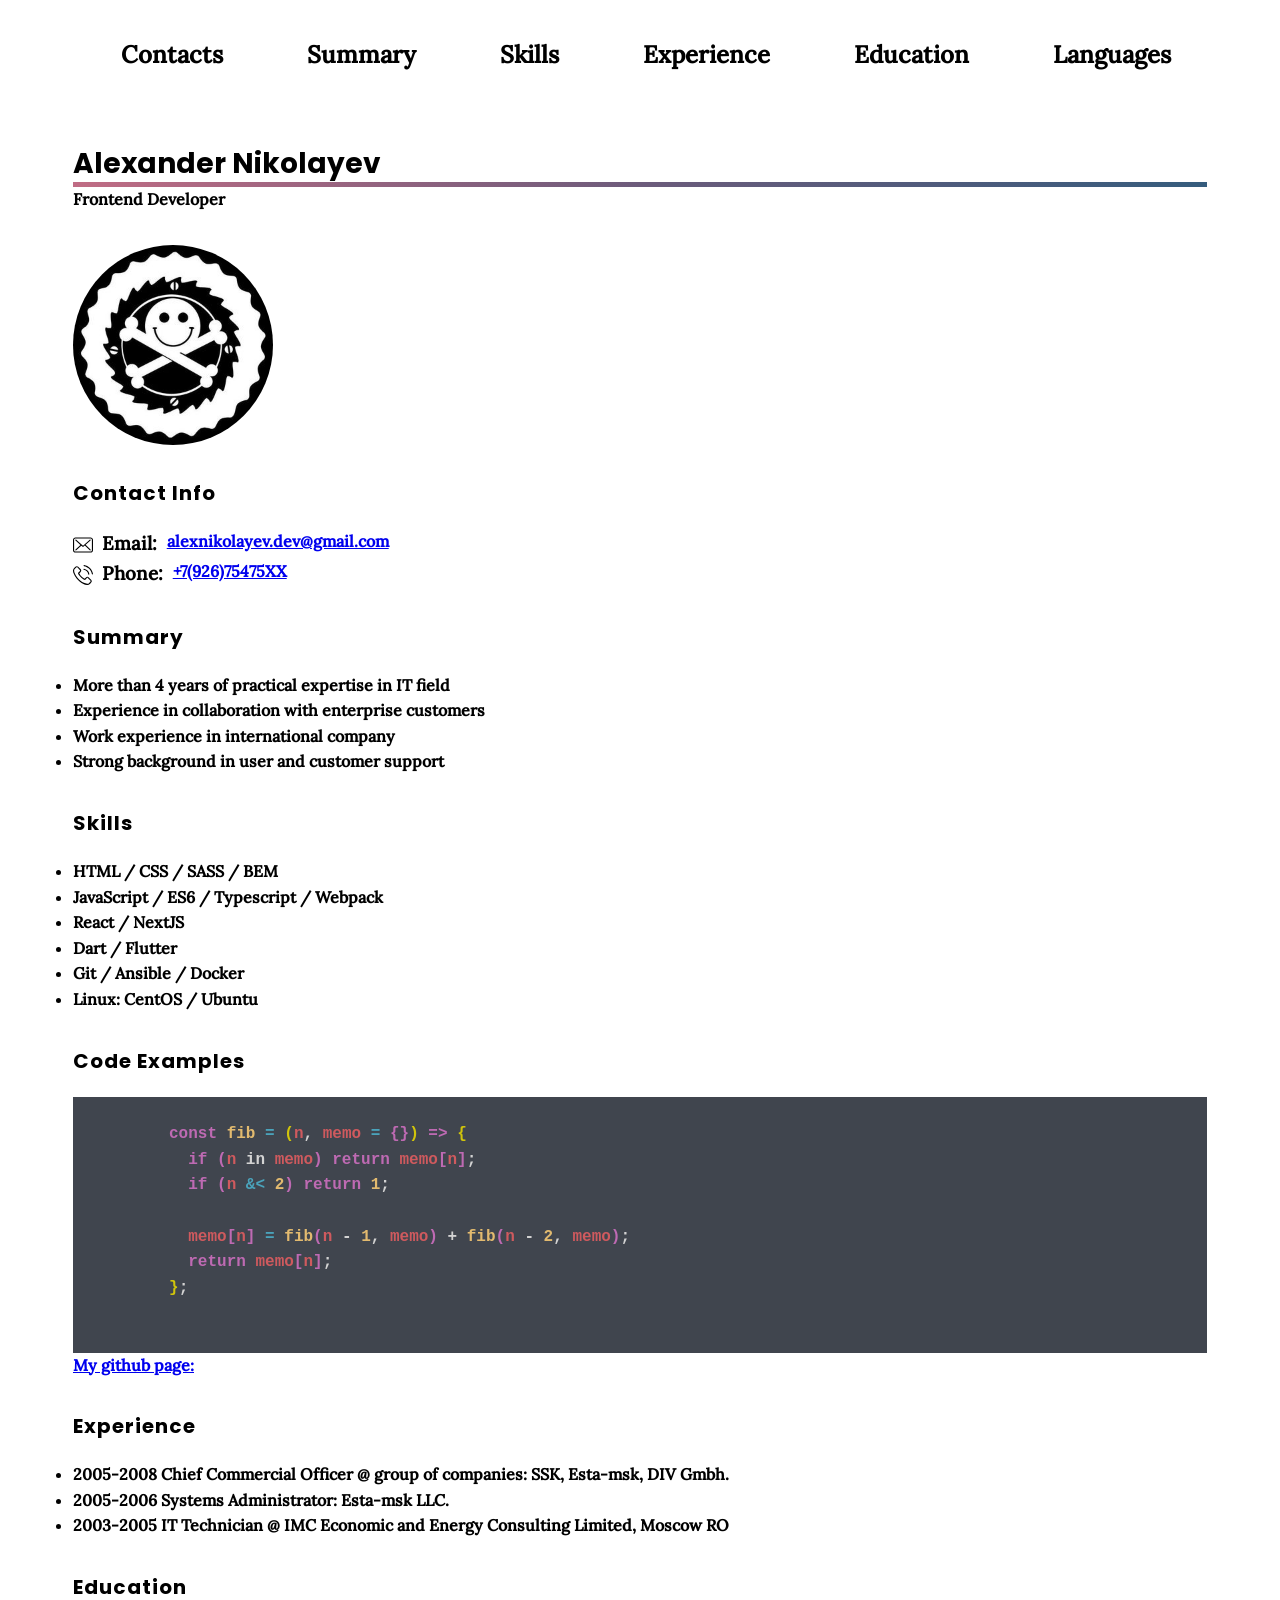
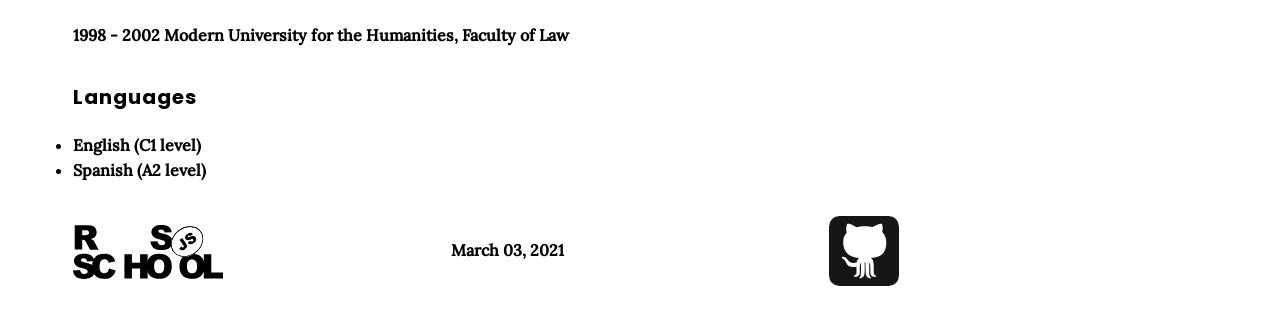
==== index.html @ 4443631e "feat: deploy" ====
<!DOCTYPE html>
<html lang="en">
  <head>
    <meta charset="UTF-8">
    <meta name="viewport" content="width=device-width, initial-scale=1.0">
    <meta name="robots" content="noindex, nofollow">
    <link rel="stylesheet" href="style.css">
    <title>CV - Alexander Nikolayev</title>
  </head>
  <body>
    <main>
      <header class="header__nav">
        <nav class="nav">
          <ul class="nav__list">
            <li class="nav__item nav__item--contacts">
              <a class="nav__link" href="#contacts">Contacts</a>
            </li>
            <li class="nav__item nav__item--summary">
              <a class="nav__link" href="#summary">Summary</a>
            </li>
            <li class="nav__item nav__item--skills">
              <a class="nav__link" href="#skills">Skills</a>
            </li>
            <li class="nav__item nav__item--experience">
              <a class="nav__link" href="#experience">Experience</a>
            </li>
            <li class="nav__item nav__item--education">
              <a class="nav__link" href="#education">Education</a>
            </li>
            <li class="nav__item nav__item--languages">
              <a class="nav__link" href="#languages">Languages</a>
            </li>
          </ul>
        </nav>
        <button class="burger" type="button" aria-label="menu">
          <span class="burger__bar"></span>
        </button>
      </header>
      <header class="header">
        <h1 class="header__name h1">Alexander Nikolayev</h1>
        <span class="header__title">Frontend Developer</span>
        <div class="img__box">
          <img
            class="img"
            width="200"
            height="200"
            src="./assets/images/ava_300w.jpg"
            alt="My avatar">
        </div>
        <section id="contacts" class="contacts">
          <h2 class="contacts__title h2">Contact Info</h2>
          <ul class="contacts__list">
            <li class="contacts__item">
              <h3 class="contacts__type contacts__type--email">Email:</h3>
              <a class="contacts__email" href="alexnikolayev.dev@gmail.com">alexnikolayev.dev@gmail.com</a></li>
            <li class="contacts__item">
              <h3 class="contacts__type contacts__type--phone">Phone:</h3>
              <a class="contacts__phone" href="tel:+792675475XX" rel="nofollow">
                +7(926)75475XX
              </a>
            </li>
          </ul>
        </section>
      </header>
      <section id="summary" class="summary">
        <h2 class="summary__title h2">Summary</h2>
        <ul>
          <li>More than 4 years of practical expertise in IT field</li>
          <li>Experience in collaboration with enterprise customers</li>
          <li>Work experience in international company</li>
          <li>Strong background in user and customer support</li>
        </ul>
      </section>
      <section id="skills" class="skills">
        <h2 class="skills__title h2">Skills</h2>
        <ul class="skills__list">
          <li class="skills__skill">HTML / CSS / SASS / BEM</li>
          <li class="skills__skill">JavaScript / ES6 / Typescript / Webpack</li>
          <li class="skills__skill">React / NextJS</li>
          <li class="skills__skill">Dart / Flutter</li>
          <li class="skills__skill">Git / Ansible / Docker</li>
          <li class="skills__skill">Linux: CentOS / Ubuntu</li>
        </ul>
      </section>
      <section id="code" class="code">
        <h2 class="code__title h2">Code Examples</h2>
        <pre class="code__example">
          <code>
          <span class="code__purple">const</span> <span class="code__yellow1">fib</span> <span class="code__blue">=</span> <span class="code__yellow2">(</span><span class="code__red">n</span>, <span class="code__red">memo</span> <span class="code__blue">=</span> <span class="code__purple">{}</span><span class="code__yellow2">)</span> <span class="code__purple">=></span> <span class="code__yellow2">{</span>
            <span class="code__purple">if (</span><span class="code__red">n</span> in <span class="code__red">memo</span><span class="code__purple">)</span> <span class="code__purple">return</span> <span class="code__red">memo</span><span class="code__purple"></span><span class="code__purple">[</span><span class="code__red">n</span><span class="code__purple"></span><span class="code__purple">]</span>;
            <span class="code__purple">if (</span><span class="code__red">n</span> <span class="code__blue">&amp;&lt;</span> <span class="code__yellow1">2</span><span class="code__purple">)</span> <span class="code__purple">return</span> <span class="code__yellow1">1</span>;
            
            <span class="code__red">memo</span><span class="code__purple">[</span><span class="code__red">n</span><span class="code__purple">]</span> <span class="code__blue">=</span> <span class="code__yellow1">fib</span><span class="code__purple">(</span><span class="code__red">n</span> - <span class="code__yellow1">1</span>, <span class="code__red">memo</span><span class="code__purple">)</span> + <span class="code__yellow1">fib</span><span class="code__purple">(</span><span class="code__red">n</span> - <span class="code__yellow1">2</span>, <span class="code__red">memo</span><span class="code__purple">)</span>;
            <span class="code__purple">return</span> <span class="code__red">memo</span><span class="code__purple">[</span><span class="code__red">n</span><span class="code__purple">]</span>;
          <span class="code__yellow2">}</span>;
          </code>
        </pre>
        <a class="code__link" href="https://github.com/alexnk-dev">
          My github page:
        </a>
      </section>
      <section id="experience" class="experience">
        <h2 class="experience__title h2">Experience</h2>
        <ul class="experience__list">
          <li class="experience__job">
            2005-2008 Chief Commercial Officer @ group of companies: SSK,
            Esta-msk, DIV Gmbh.
          </li>
          <li class="experience__job">
            2005-2006 Systems Administrator: Esta-msk LLC.
          </li>
          <li class="experience__job">
            2003-2005 IT Technician @ IMC Economic and Energy Consulting Limited,
            Moscow RO
          </li>
        </ul>
      </section>
      <section id="education" class="education">
        <h2 class="education__title h2">Education</h2>
        <p class="education__info">
          1998 - 2002 Modern University for the Humanities, Faculty of Law
        </p>
      </section>

      <section id="languages" class="languages">
        <h2 class="languages__title h2">Languages</h2>
        <ul class="languages__list">
          <li class="languages__language">English (C1 level)</li>
          <li class="languages__language">Spanish (A2 level)</li>
        </ul>
      </section>
      <footer class="footer">
        <div class="footer__el">
          <a href="https://rs.school/js/" rel="nofollow" aria-label="rsschool">
            <img
              width="150"
              height="70"
              src="./assets/icons/rs_school_js.svg"
            alt="rsschool logo">
          </a>
        </div>
        <div class="footer__el">
          <time datetime="2021-10-03">March 03, 2021</time>
        </div>
        <div class="footer__el">
          <a href="https://github.com/alexnk-dev/" rel="nofollow" aria-label="my github page">
            <img
              width="70"
              height="70"
              src="./assets/icons/github-tile.svg"
              alt="github logo in tile">
          </a>
        </div>
      </footer>
    </main>
    <script>
      const navToggle = document.querySelector(".burger");
      const nav = document.querySelector(".nav");
      const navList = document.querySelector(".nav__list");

      navToggle.addEventListener("click", () => {
        document.body.classList.toggle("nav--open");
        nav.classList.toggle("nav--open");
      });
      navList.addEventListener("click", () => {
        nav.classList.remove("nav--open");
      });
    </script>
  </body>
</html>
---- style.css ----
@font-face {
  font-family: "Poppins";
  src: local(Poppins-Bold),
    url(./assets/fonts/Poppins/Poppins-Bold.ttf) format("truetype");
  font-weight: bold;
  font-style: normal;
  font-stretch: normal;
}

@font-face {
  font-family: "Lora";
  src: local(Lora-Regular),
    url(./assets/fonts/Lora/Lora-Regular.ttf) format("truetype");
  font-weight: normal;
  font-style: normal;
  font-stretch: normal;
}

@font-face {
  font-family: "Lora";
  src: local(Lora-Regular),
    url(./assets/fonts/Lora/Lora-Medium.ttf) format("truetype");
  font-weight: bolder;
  font-style: normal;
  font-stretch: normal;
}

*,
*::before,
*::after {
  box-sizing: border-box;
  margin: 0;
  padding: 0;
}

html {
  scroll-behavior: smooth;
}

img {
  display: block;
  max-width: 100%;
}

body {
  font-family: "Lora";
  font-weight: bolder;
  font-size: 1rem;
  line-height: 1.6;
  overflow-x: hidden;
}

.h1,
.h2,
.h3 {
  font-family: "Poppins";
  font-weight: bold;
}

.h1 {
  font-size: 1.75rem;
  /* font-size: 2.5rem; */
}

.h2,
.h3 {
  font-size: 1.25rem;
  margin-bottom: 1em;
  letter-spacing: 0.05em;
}

.header__title {
  /* font-size: 1.25rem; */
  font-size: 1rem;
  margin-bottom: 2em;
}

body {
  display: grid;
  grid-template-rows: auto 1fr auto;
}

main {
  max-width: 90%;
  min-height: 100vh;
  margin: 0 auto;
}

header,
section,
footer {
  margin-bottom: 2rem;
}

.header__nav {
  display: flex;
  /* flex-direction: column; */
  justify-content: start;
  align-items: center;
}

.img__box {
  width: 50%;
  order: 1;
}
.img {
  /* opacity: 0.6; */
  margin: 0 0 2em 0;
  border-radius: 50%;
}

/* navigation */
.nav {
  /* visibility: hidden; */
  display: none;
  /* transform: translateX(5000px); */
  order: 2;
}

.nav--open {
  display: flex;
  flex-direction: column;
  position: absolute;
  justify-content: center;
  align-items: center;
  top: 0;
  left: 0;
  width: 100%;
  height: 100%;
  /* background: linear-gradient(to left, #355c7d, #6c5b7b, #c06c84);
  opacity: 0.5; */
  /* background: cadetblue; */
  background: white;
  z-index: 10;
  /* z-index: 100; */
  /* transform: translateX(-5000px); */
}

.nav__item {
  font-size: 1.5rem;
  list-style-type: none;
  margin: 1.5em;
}

.nav__item:hover {
}

.nav__link {
  color: black;
  text-decoration: none;
}

.nav__item:hover .nav__link {
  text-decoration: underline;
}

.burger {
  position: relative;
  display: flex;
  /* top: 2em; */
  /* right: 600px; */
  /* transform: translateX(100%); */
  cursor: pointer;
  border: none;
  width: 40px;
  height: 40px;
  justify-content: center;
  align-items: center;
  cursor: pointer;
  transition: all 0.5s ease-in-out;
  order: 3;
  margin-left: auto;
  background: transparent;
  z-index: 11;
  /* z-index: 1000; */
  /* justify-content: center;
  align-items: center;
  width: 80px;
  height: 80px;
  cursor: pointer;
  transition: all 0.5s ease-in-out;
  z-index: 1000; */
}
.burger__bar {
  display: block;
  position: relative;
}

.burger__bar,
.burger__bar::before,
.burger__bar::after {
  width: 2.5em;
  height: 2px;
  background: black;
  transition: transform 250ms ease-in-out;
}

.burger__bar::before,
.burger__bar::after {
  content: "";
  position: absolute;
  left: 0;
}

.burger__bar::before {
  bottom: 10px;
}

.burger__bar::after {
  top: 10px;
}

/* .header__name::after {
  content: "";
  position: absolute;
  height: 3px;
  width: 100%;
  bottom: 0%;
  left: 0;
  background-color: purple;
} */
.header__name {
  position: relative;
}

.header__title {
  display: block;
  position: relative;
}

.header__title::after {
  content: "";
  position: absolute;
  height: 5px;
  width: 100%;
  bottom: 100%;
  right: 0%;
  background: linear-gradient(to left, #355c7d, #6c5b7b, #c06c84);
}

.code__example {
  background: #40454e;
  color: lightgray;
  overflow-x: scroll;
}

.code__purple {
  color: #be6ab3;
}
.code__yellow1 {
  color: #e2ba6f;
}
.code__yellow2 {
  color: #d0c40b;
}
.code__blue {
  color: #4aa3bb;
}
.code__red {
  color: #cf5a5e;
}
.contacts__list {
  list-style-type: none;
}

.contacts__item {
  display: flex;
  align-self: center;
}

.contacts__type--email,
.contacts__type--phone {
  display: flex;
  margin-right: 0.5em;
}
.contacts__type--email::before,
.contacts__type--phone::before {
  width: 20px;
  height: 20px;
  display: inline-block;
  align-self: center;
  margin-right: 0.5em;
}

.contacts__type--email::before {
  content: url(./assets/icons/envelope.svg);
}

.contacts__type--phone::before {
  content: url(./assets/icons/phone-call.svg);
}

.footer {
  display: grid;
  justify-content: center;
  align-items: center;
  grid-template-columns: 1fr 1fr 1fr;
}

@media screen and (min-width: 768px) {
  .header__picture {
    flex-direction: column;
    align-items: flex-start;
    justify-content: space-between;
  }

  .nav {
    order: 2;
  }

  .img__box {
    order: 3;
    width: 35%;
  }

  .nav {
    display: flex;
  }

  .nav__list {
    display: flex;
    flex-direction: row;
  }

  .nav__item {
    margin-left: 2em;
  }

  .burger {
    display: none;
  }
}
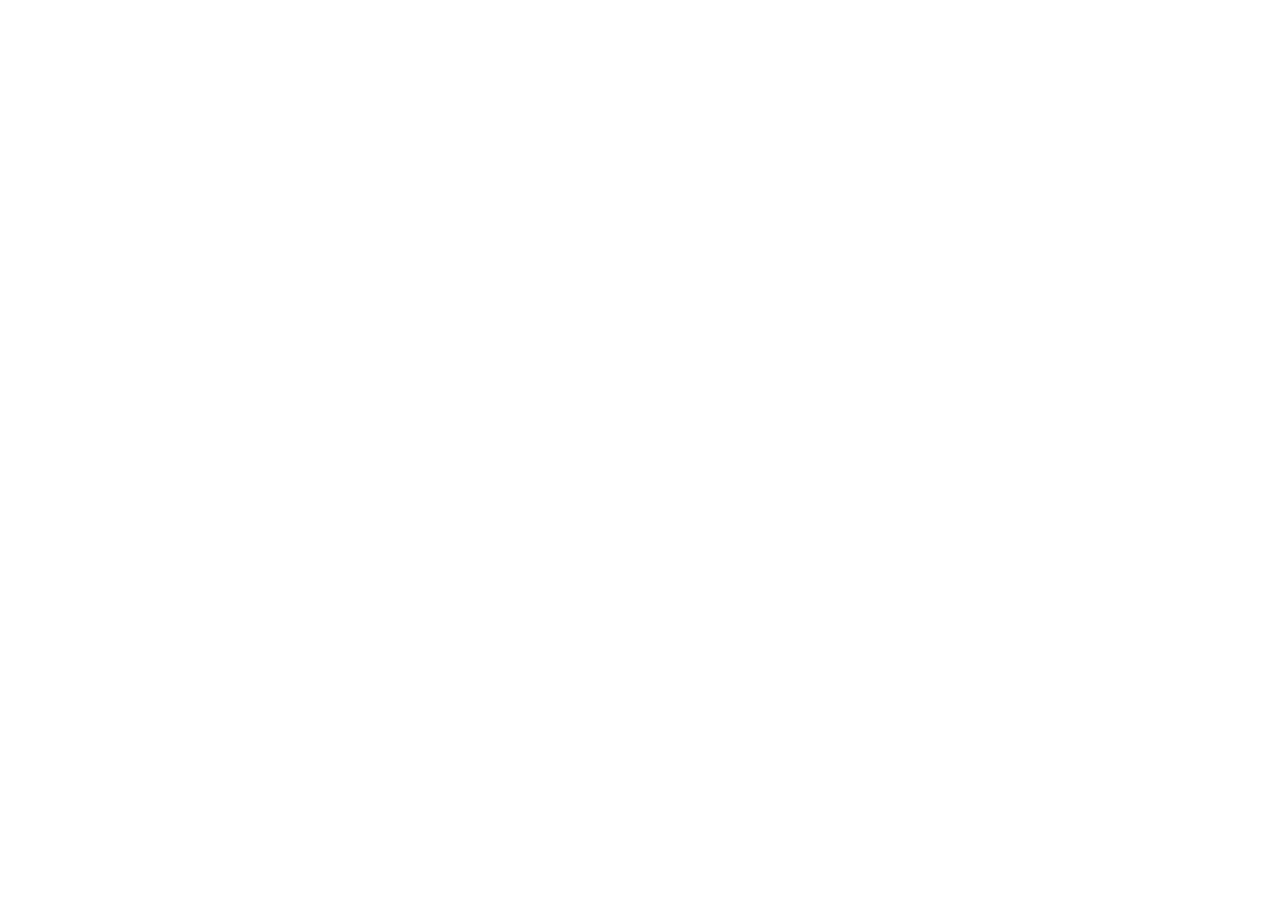
==== commit 401ec050: "init: start HTML, CSS & Git Basics project" ====
--- a/index.html
+++ b/index.html
@@ -9,162 +9,8 @@
   </head>
   <body>
     <main>
-      <header class="header__nav">
-        <nav class="nav">
-          <ul class="nav__list">
-            <li class="nav__item nav__item--contacts">
-              <a class="nav__link" href="#contacts">Contacts</a>
-            </li>
-            <li class="nav__item nav__item--summary">
-              <a class="nav__link" href="#summary">Summary</a>
-            </li>
-            <li class="nav__item nav__item--skills">
-              <a class="nav__link" href="#skills">Skills</a>
-            </li>
-            <li class="nav__item nav__item--experience">
-              <a class="nav__link" href="#experience">Experience</a>
-            </li>
-            <li class="nav__item nav__item--education">
-              <a class="nav__link" href="#education">Education</a>
-            </li>
-            <li class="nav__item nav__item--languages">
-              <a class="nav__link" href="#languages">Languages</a>
-            </li>
-          </ul>
-        </nav>
-        <button class="burger" type="button" aria-label="menu">
-          <span class="burger__bar"></span>
-        </button>
-      </header>
-      <header class="header">
-        <h1 class="header__name h1">Alexander Nikolayev</h1>
-        <span class="header__title">Frontend Developer</span>
-        <div class="img__box">
-          <img
-            class="img"
-            width="200"
-            height="200"
-            src="./assets/images/ava_300w.jpg"
-            alt="My avatar">
-        </div>
-        <section id="contacts" class="contacts">
-          <h2 class="contacts__title h2">Contact Info</h2>
-          <ul class="contacts__list">
-            <li class="contacts__item">
-              <h3 class="contacts__type contacts__type--email">Email:</h3>
-              <a class="contacts__email" href="alexnikolayev.dev@gmail.com">alexnikolayev.dev@gmail.com</a></li>
-            <li class="contacts__item">
-              <h3 class="contacts__type contacts__type--phone">Phone:</h3>
-              <a class="contacts__phone" href="tel:+792675475XX" rel="nofollow">
-                +7(926)75475XX
-              </a>
-            </li>
-          </ul>
-        </section>
-      </header>
-      <section id="summary" class="summary">
-        <h2 class="summary__title h2">Summary</h2>
-        <ul>
-          <li>More than 4 years of practical expertise in IT field</li>
-          <li>Experience in collaboration with enterprise customers</li>
-          <li>Work experience in international company</li>
-          <li>Strong background in user and customer support</li>
-        </ul>
-      </section>
-      <section id="skills" class="skills">
-        <h2 class="skills__title h2">Skills</h2>
-        <ul class="skills__list">
-          <li class="skills__skill">HTML / CSS / SASS / BEM</li>
-          <li class="skills__skill">JavaScript / ES6 / Typescript / Webpack</li>
-          <li class="skills__skill">React / NextJS</li>
-          <li class="skills__skill">Dart / Flutter</li>
-          <li class="skills__skill">Git / Ansible / Docker</li>
-          <li class="skills__skill">Linux: CentOS / Ubuntu</li>
-        </ul>
-      </section>
-      <section id="code" class="code">
-        <h2 class="code__title h2">Code Examples</h2>
-        <pre class="code__example">
-          <code>
-          <span class="code__purple">const</span> <span class="code__yellow1">fib</span> <span class="code__blue">=</span> <span class="code__yellow2">(</span><span class="code__red">n</span>, <span class="code__red">memo</span> <span class="code__blue">=</span> <span class="code__purple">{}</span><span class="code__yellow2">)</span> <span class="code__purple">=></span> <span class="code__yellow2">{</span>
-            <span class="code__purple">if (</span><span class="code__red">n</span> in <span class="code__red">memo</span><span class="code__purple">)</span> <span class="code__purple">return</span> <span class="code__red">memo</span><span class="code__purple"></span><span class="code__purple">[</span><span class="code__red">n</span><span class="code__purple"></span><span class="code__purple">]</span>;
-            <span class="code__purple">if (</span><span class="code__red">n</span> <span class="code__blue">&amp;&lt;</span> <span class="code__yellow1">2</span><span class="code__purple">)</span> <span class="code__purple">return</span> <span class="code__yellow1">1</span>;
-            
-            <span class="code__red">memo</span><span class="code__purple">[</span><span class="code__red">n</span><span class="code__purple">]</span> <span class="code__blue">=</span> <span class="code__yellow1">fib</span><span class="code__purple">(</span><span class="code__red">n</span> - <span class="code__yellow1">1</span>, <span class="code__red">memo</span><span class="code__purple">)</span> + <span class="code__yellow1">fib</span><span class="code__purple">(</span><span class="code__red">n</span> - <span class="code__yellow1">2</span>, <span class="code__red">memo</span><span class="code__purple">)</span>;
-            <span class="code__purple">return</span> <span class="code__red">memo</span><span class="code__purple">[</span><span class="code__red">n</span><span class="code__purple">]</span>;
-          <span class="code__yellow2">}</span>;
-          </code>
-        </pre>
-        <a class="code__link" href="https://github.com/alexnk-dev">
-          My github page:
-        </a>
-      </section>
-      <section id="experience" class="experience">
-        <h2 class="experience__title h2">Experience</h2>
-        <ul class="experience__list">
-          <li class="experience__job">
-            2005-2008 Chief Commercial Officer @ group of companies: SSK,
-            Esta-msk, DIV Gmbh.
-          </li>
-          <li class="experience__job">
-            2005-2006 Systems Administrator: Esta-msk LLC.
-          </li>
-          <li class="experience__job">
-            2003-2005 IT Technician @ IMC Economic and Energy Consulting Limited,
-            Moscow RO
-          </li>
-        </ul>
-      </section>
-      <section id="education" class="education">
-        <h2 class="education__title h2">Education</h2>
-        <p class="education__info">
-          1998 - 2002 Modern University for the Humanities, Faculty of Law
-        </p>
-      </section>
-
-      <section id="languages" class="languages">
-        <h2 class="languages__title h2">Languages</h2>
-        <ul class="languages__list">
-          <li class="languages__language">English (C1 level)</li>
-          <li class="languages__language">Spanish (A2 level)</li>
-        </ul>
-      </section>
       <footer class="footer">
-        <div class="footer__el">
-          <a href="https://rs.school/js/" rel="nofollow" aria-label="rsschool">
-            <img
-              width="150"
-              height="70"
-              src="./assets/icons/rs_school_js.svg"
-            alt="rsschool logo">
-          </a>
-        </div>
-        <div class="footer__el">
-          <time datetime="2021-10-03">March 03, 2021</time>
-        </div>
-        <div class="footer__el">
-          <a href="https://github.com/alexnk-dev/" rel="nofollow" aria-label="my github page">
-            <img
-              width="70"
-              height="70"
-              src="./assets/icons/github-tile.svg"
-              alt="github logo in tile">
-          </a>
-        </div>
       </footer>
     </main>
-    <script>
-      const navToggle = document.querySelector(".burger");
-      const nav = document.querySelector(".nav");
-      const navList = document.querySelector(".nav__list");
-
-      navToggle.addEventListener("click", () => {
-        document.body.classList.toggle("nav--open");
-        nav.classList.toggle("nav--open");
-      });
-      navList.addEventListener("click", () => {
-        nav.classList.remove("nav--open");
-      });
-    </script>
   </body>
 </html>
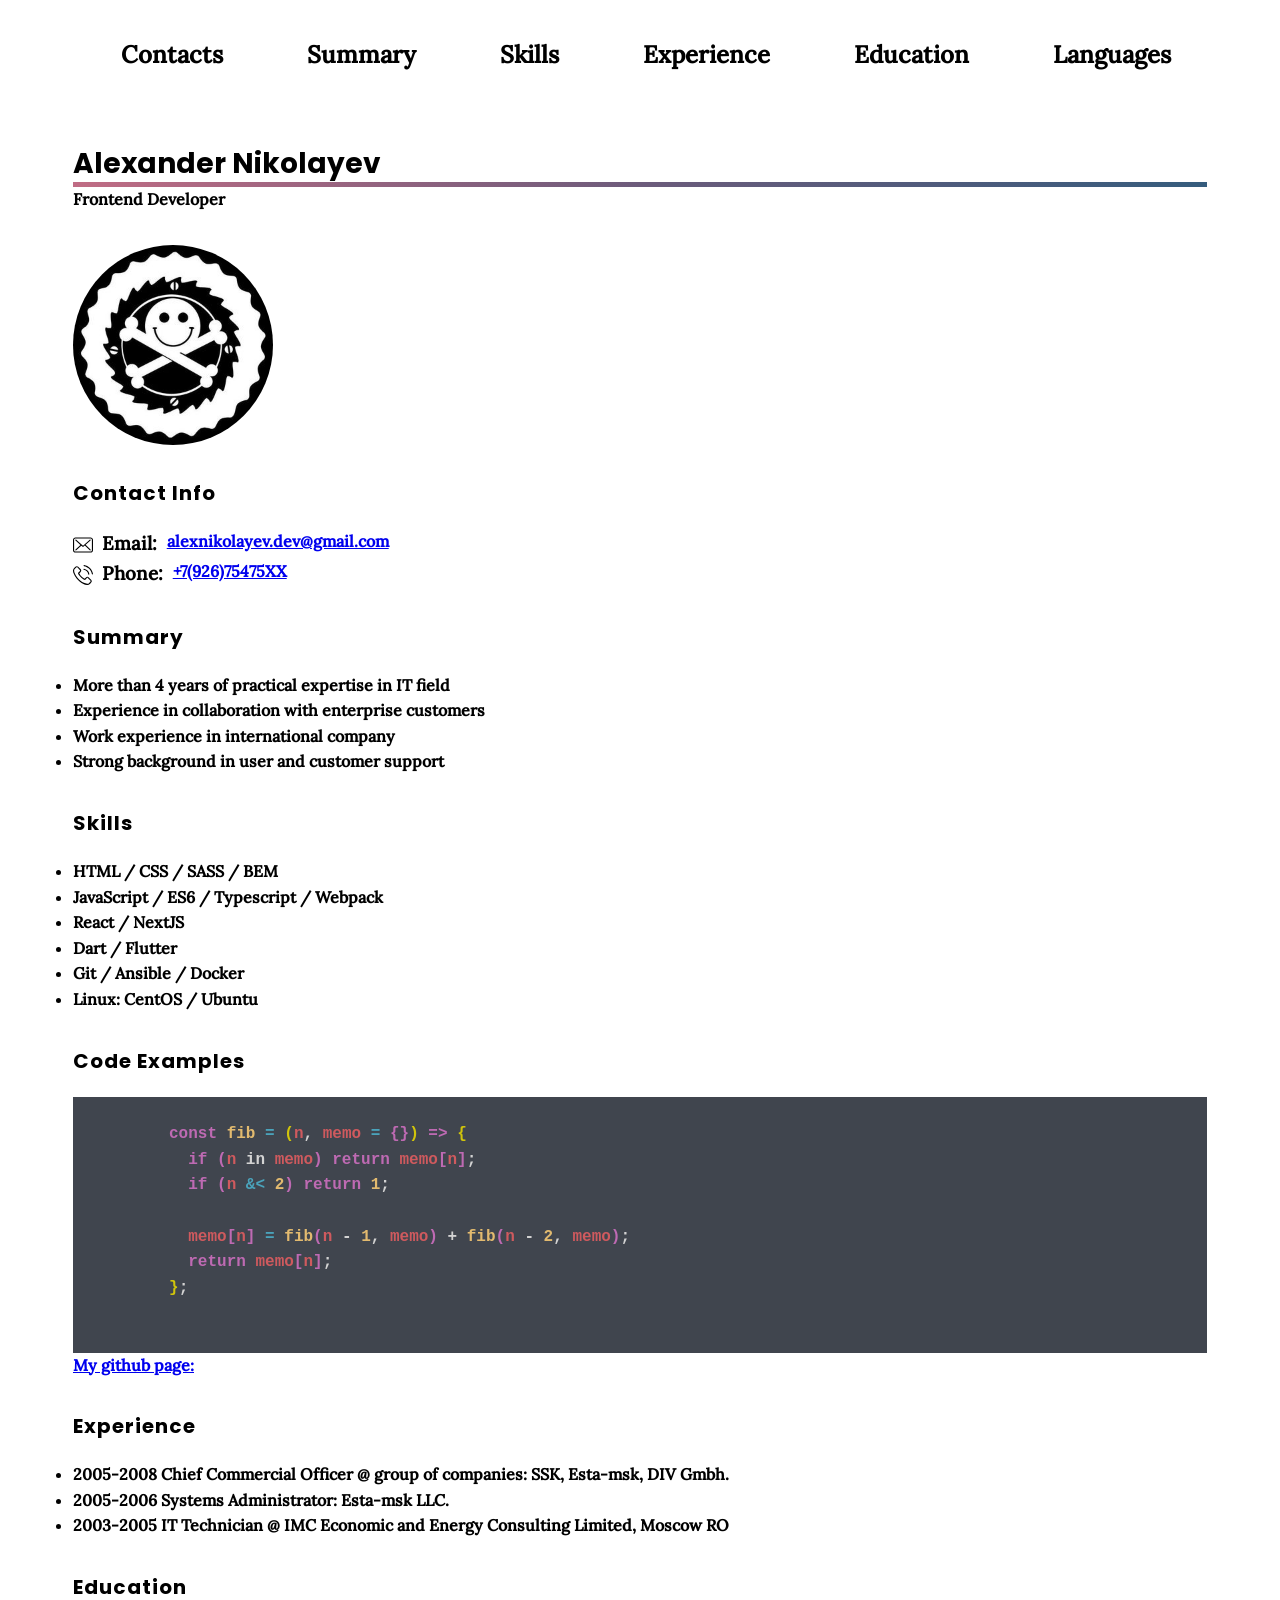
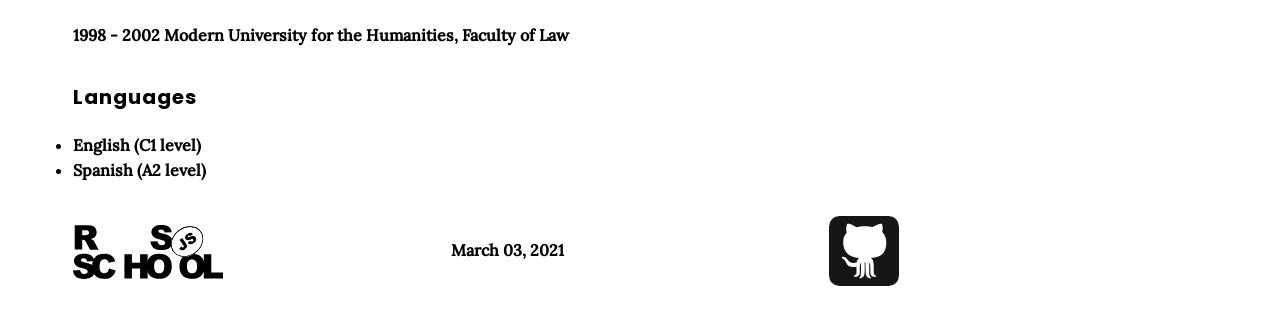
==== commit ca236309: "feat: create html version of my cv" ====
--- a/index.html
+++ b/index.html
@@ -9,8 +9,162 @@
   </head>
   <body>
     <main>
+      <header class="header__nav">
+        <nav class="nav">
+          <ul class="nav__list">
+            <li class="nav__item nav__item--contacts">
+              <a class="nav__link" href="#contacts">Contacts</a>
+            </li>
+            <li class="nav__item nav__item--summary">
+              <a class="nav__link" href="#summary">Summary</a>
+            </li>
+            <li class="nav__item nav__item--skills">
+              <a class="nav__link" href="#skills">Skills</a>
+            </li>
+            <li class="nav__item nav__item--experience">
+              <a class="nav__link" href="#experience">Experience</a>
+            </li>
+            <li class="nav__item nav__item--education">
+              <a class="nav__link" href="#education">Education</a>
+            </li>
+            <li class="nav__item nav__item--languages">
+              <a class="nav__link" href="#languages">Languages</a>
+            </li>
+          </ul>
+        </nav>
+        <button class="burger" type="button" aria-label="menu">
+          <span class="burger__bar"></span>
+        </button>
+      </header>
+      <header class="header">
+        <h1 class="header__name h1">Alexander Nikolayev</h1>
+        <span class="header__title">Frontend Developer</span>
+        <div class="img__box">
+          <img
+            class="img"
+            width="200"
+            height="200"
+            src="./assets/images/ava_300w.jpg"
+            alt="My avatar">
+        </div>
+        <section id="contacts" class="contacts">
+          <h2 class="contacts__title h2">Contact Info</h2>
+          <ul class="contacts__list">
+            <li class="contacts__item">
+              <h3 class="contacts__type contacts__type--email">Email:</h3>
+              <a class="contacts__email" href="alexnikolayev.dev@gmail.com">alexnikolayev.dev@gmail.com</a></li>
+            <li class="contacts__item">
+              <h3 class="contacts__type contacts__type--phone">Phone:</h3>
+              <a class="contacts__phone" href="tel:+792675475XX" rel="nofollow">
+                +7(926)75475XX
+              </a>
+            </li>
+          </ul>
+        </section>
+      </header>
+      <section id="summary" class="summary">
+        <h2 class="summary__title h2">Summary</h2>
+        <ul>
+          <li>More than 4 years of practical expertise in IT field</li>
+          <li>Experience in collaboration with enterprise customers</li>
+          <li>Work experience in international company</li>
+          <li>Strong background in user and customer support</li>
+        </ul>
+      </section>
+      <section id="skills" class="skills">
+        <h2 class="skills__title h2">Skills</h2>
+        <ul class="skills__list">
+          <li class="skills__skill">HTML / CSS / SASS / BEM</li>
+          <li class="skills__skill">JavaScript / ES6 / Typescript / Webpack</li>
+          <li class="skills__skill">React / NextJS</li>
+          <li class="skills__skill">Dart / Flutter</li>
+          <li class="skills__skill">Git / Ansible / Docker</li>
+          <li class="skills__skill">Linux: CentOS / Ubuntu</li>
+        </ul>
+      </section>
+      <section id="code" class="code">
+        <h2 class="code__title h2">Code Examples</h2>
+        <pre class="code__example">
+          <code>
+          <span class="code__purple">const</span> <span class="code__yellow1">fib</span> <span class="code__blue">=</span> <span class="code__yellow2">(</span><span class="code__red">n</span>, <span class="code__red">memo</span> <span class="code__blue">=</span> <span class="code__purple">{}</span><span class="code__yellow2">)</span> <span class="code__purple">=></span> <span class="code__yellow2">{</span>
+            <span class="code__purple">if (</span><span class="code__red">n</span> in <span class="code__red">memo</span><span class="code__purple">)</span> <span class="code__purple">return</span> <span class="code__red">memo</span><span class="code__purple"></span><span class="code__purple">[</span><span class="code__red">n</span><span class="code__purple"></span><span class="code__purple">]</span>;
+            <span class="code__purple">if (</span><span class="code__red">n</span> <span class="code__blue">&amp;&lt;</span> <span class="code__yellow1">2</span><span class="code__purple">)</span> <span class="code__purple">return</span> <span class="code__yellow1">1</span>;
+            
+            <span class="code__red">memo</span><span class="code__purple">[</span><span class="code__red">n</span><span class="code__purple">]</span> <span class="code__blue">=</span> <span class="code__yellow1">fib</span><span class="code__purple">(</span><span class="code__red">n</span> - <span class="code__yellow1">1</span>, <span class="code__red">memo</span><span class="code__purple">)</span> + <span class="code__yellow1">fib</span><span class="code__purple">(</span><span class="code__red">n</span> - <span class="code__yellow1">2</span>, <span class="code__red">memo</span><span class="code__purple">)</span>;
+            <span class="code__purple">return</span> <span class="code__red">memo</span><span class="code__purple">[</span><span class="code__red">n</span><span class="code__purple">]</span>;
+          <span class="code__yellow2">}</span>;
+          </code>
+        </pre>
+        <a class="code__link" href="https://github.com/alexnk-dev">
+          My github page:
+        </a>
+      </section>
+      <section id="experience" class="experience">
+        <h2 class="experience__title h2">Experience</h2>
+        <ul class="experience__list">
+          <li class="experience__job">
+            2005-2008 Chief Commercial Officer @ group of companies: SSK,
+            Esta-msk, DIV Gmbh.
+          </li>
+          <li class="experience__job">
+            2005-2006 Systems Administrator: Esta-msk LLC.
+          </li>
+          <li class="experience__job">
+            2003-2005 IT Technician @ IMC Economic and Energy Consulting Limited,
+            Moscow RO
+          </li>
+        </ul>
+      </section>
+      <section id="education" class="education">
+        <h2 class="education__title h2">Education</h2>
+        <p class="education__info">
+          1998 - 2002 Modern University for the Humanities, Faculty of Law
+        </p>
+      </section>
+
+      <section id="languages" class="languages">
+        <h2 class="languages__title h2">Languages</h2>
+        <ul class="languages__list">
+          <li class="languages__language">English (C1 level)</li>
+          <li class="languages__language">Spanish (A2 level)</li>
+        </ul>
+      </section>
       <footer class="footer">
+        <div class="footer__el">
+          <a href="https://rs.school/js/" rel="nofollow" aria-label="rsschool">
+            <img
+              width="150"
+              height="70"
+              src="./assets/icons/rs_school_js.svg"
+            alt="rsschool logo">
+          </a>
+        </div>
+        <div class="footer__el">
+          <time datetime="2021-10-03">March 03, 2021</time>
+        </div>
+        <div class="footer__el">
+          <a href="https://github.com/alexnk-dev/" rel="nofollow" aria-label="my github page">
+            <img
+              width="70"
+              height="70"
+              src="./assets/icons/github-tile.svg"
+              alt="github logo in tile">
+          </a>
+        </div>
       </footer>
     </main>
+    <script>
+      const navToggle = document.querySelector(".burger");
+      const nav = document.querySelector(".nav");
+      const navList = document.querySelector(".nav__list");
+
+      navToggle.addEventListener("click", () => {
+        document.body.classList.toggle("nav--open");
+        nav.classList.toggle("nav--open");
+      });
+      navList.addEventListener("click", () => {
+        nav.classList.remove("nav--open");
+      });
+    </script>
   </body>
 </html>
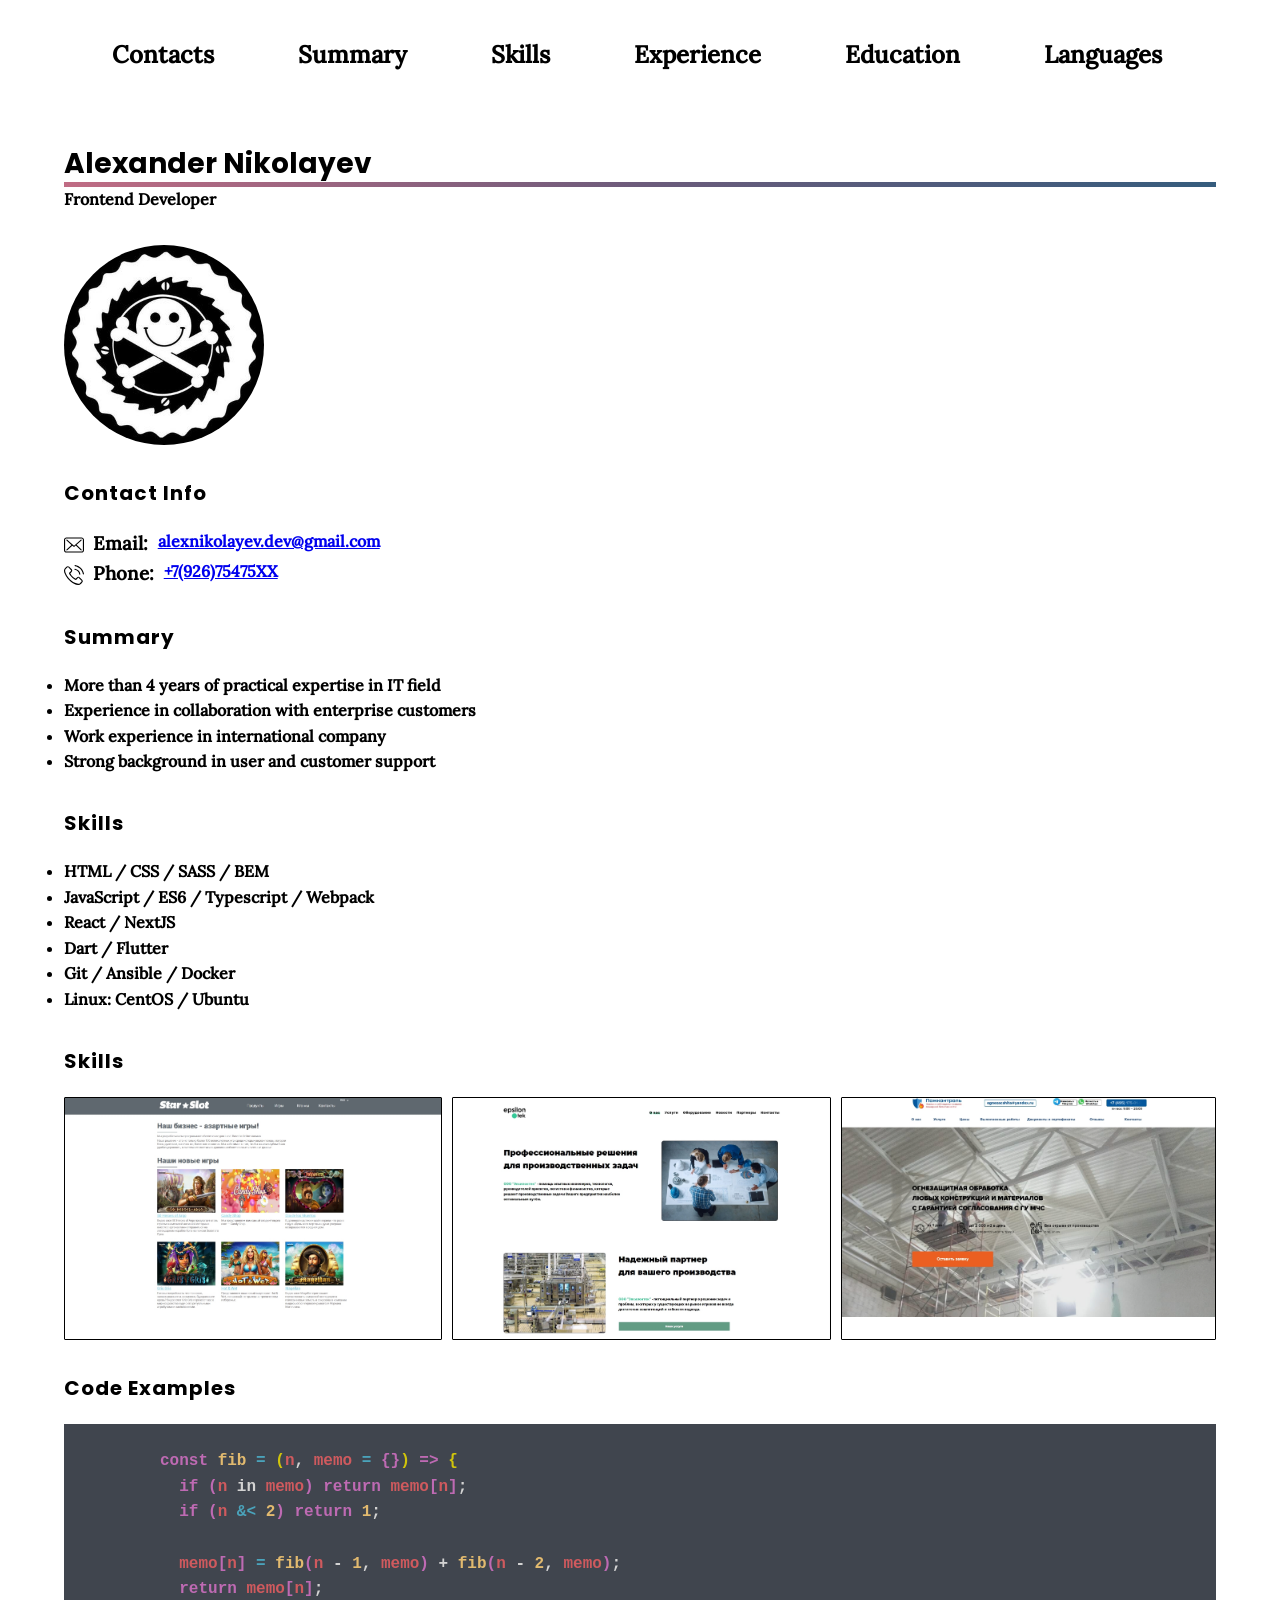
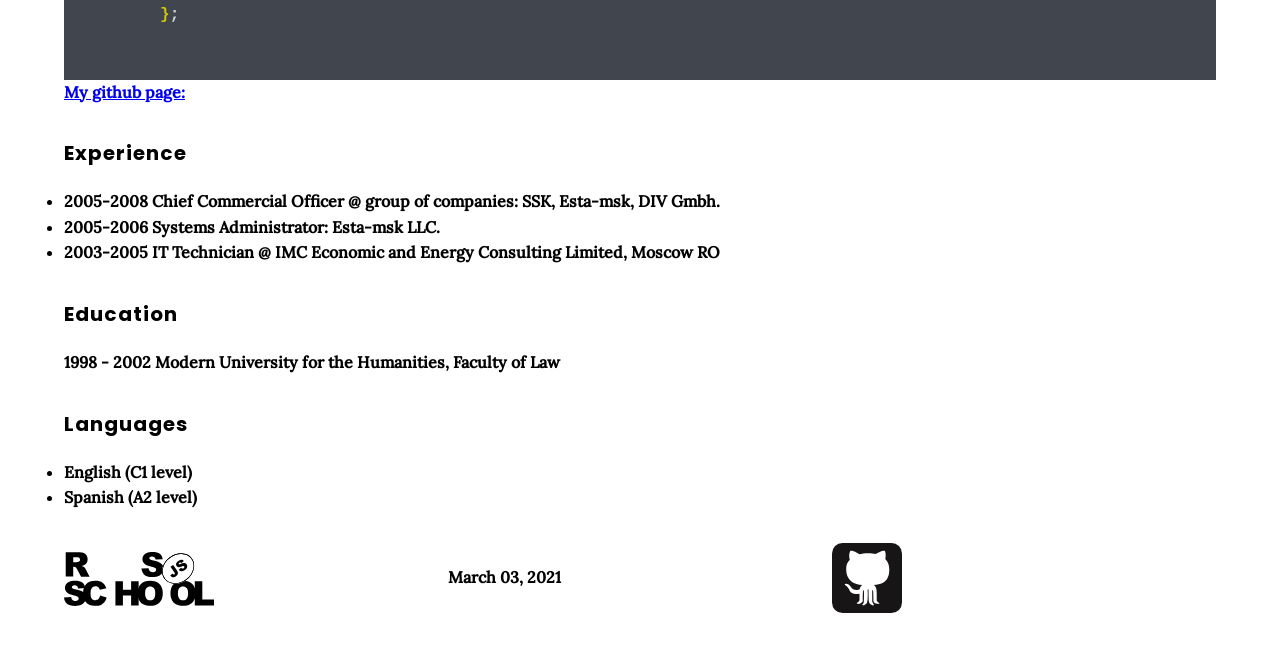
==== commit 621cdf59: "feat: add projects section" ====
--- a/index.html
+++ b/index.html
@@ -81,6 +81,15 @@
           <li class="skills__skill">Git / Ansible / Docker</li>
           <li class="skills__skill">Linux: CentOS / Ubuntu</li>
         </ul>
+      </section>
+      <section id="projects" class="projects">
+        <h2 class="projects__title h2">Skills</h2>
+        <ul class="projects__list">
+          <li class="projects__project"><a href="https://starslotcasino.com/"><img src="./assets/images/starslots.jpg" alt="Starslotscasino"></a></li>
+          <li class="projects__project"><a href="https://www.epsilontek.ru/"><img src="./assets/images/epsilontek.jpg" alt="Starslotscasino"></a></li>
+          <li class="projects__project"><a href="https://xn----7sbabjcoqkwvflj9bl1j.xn--p1ai/"><img src="./assets/images/ognezashita.jpg" alt="Starslotscasino"></a></li>
+        </ul>
+      </section>
       </section>
       <section id="code" class="code">
         <h2 class="code__title h2">Code Examples</h2>
--- a/style.css
+++ b/style.css
@@ -238,6 +238,18 @@
   background: linear-gradient(to left, #355c7d, #6c5b7b, #c06c84);
 }
 
+.projects__list {
+  display: flex;
+  gap: 10px;
+  
+}
+
+.projects__project {
+border: 1px solid black;
+border-radius: 1px;
+list-style-type: none;
+}
+
 .code__example {
   background: #40454e;
   color: lightgray;
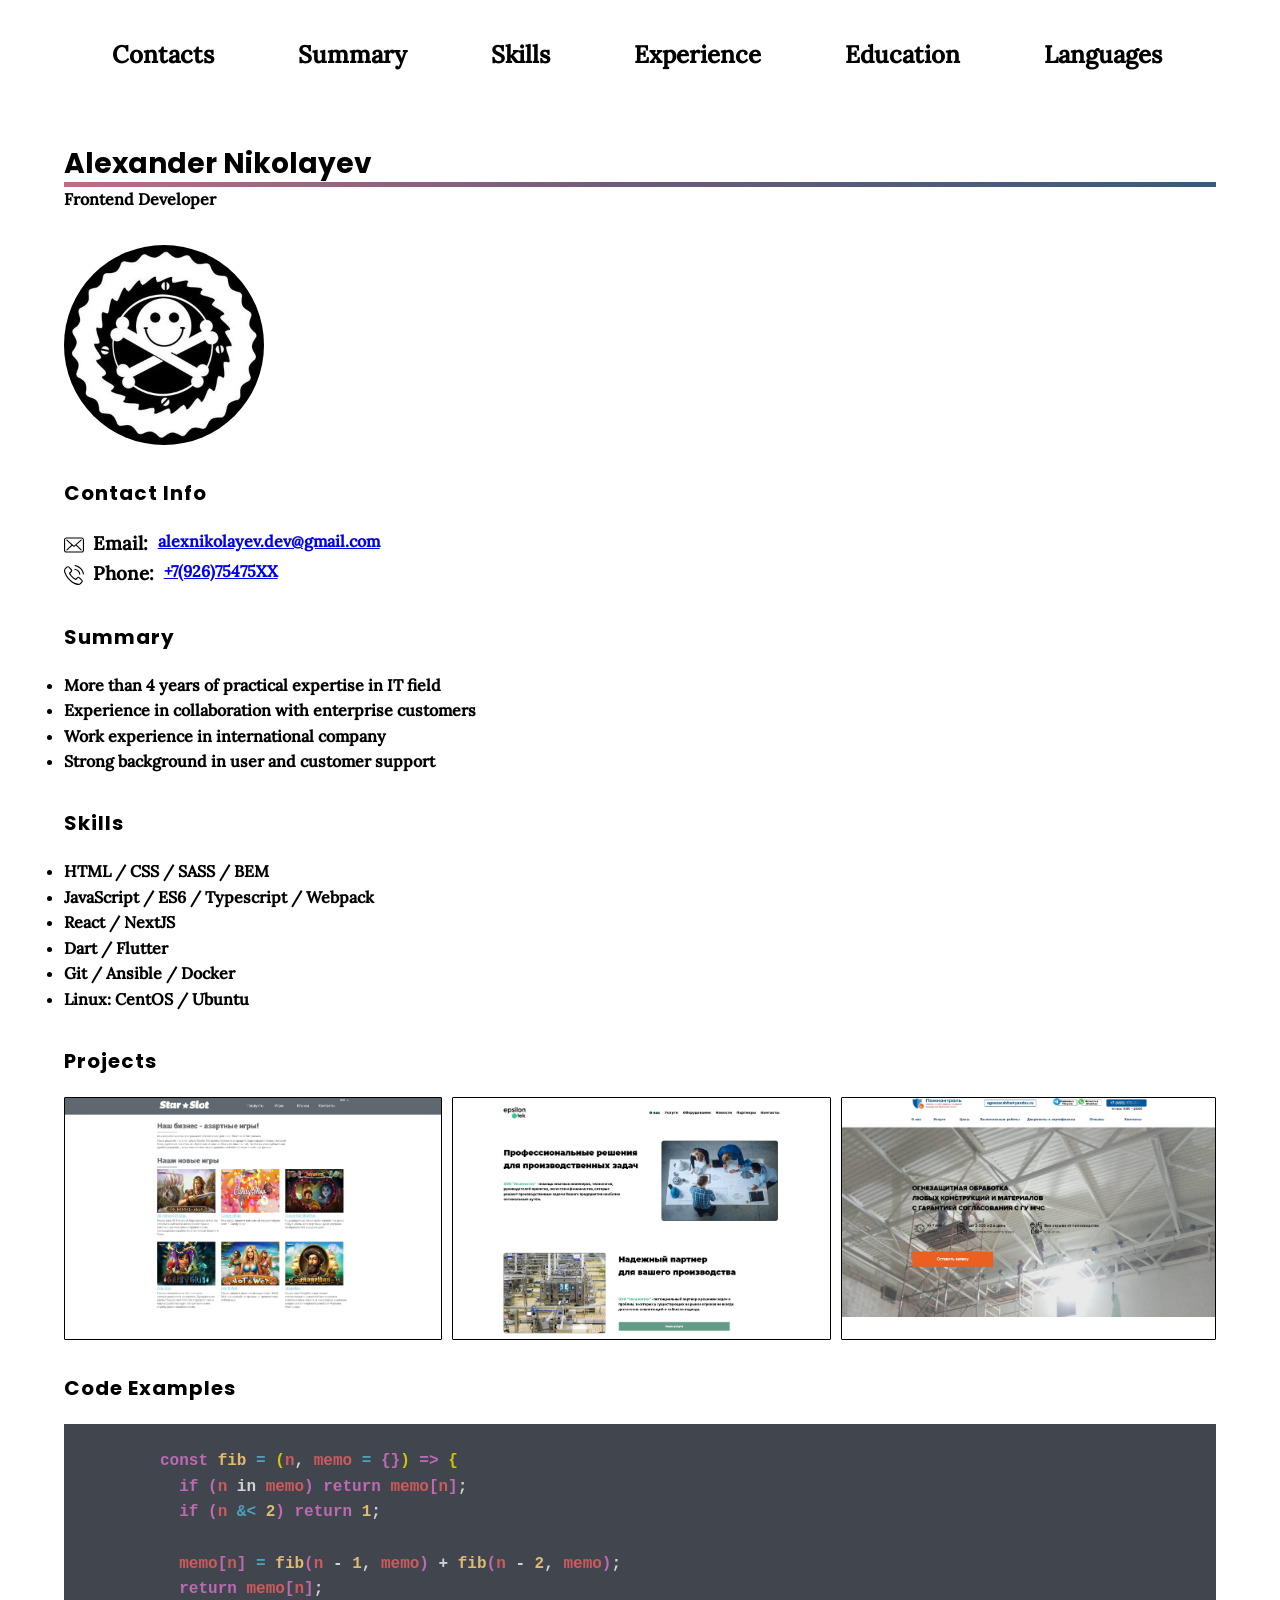
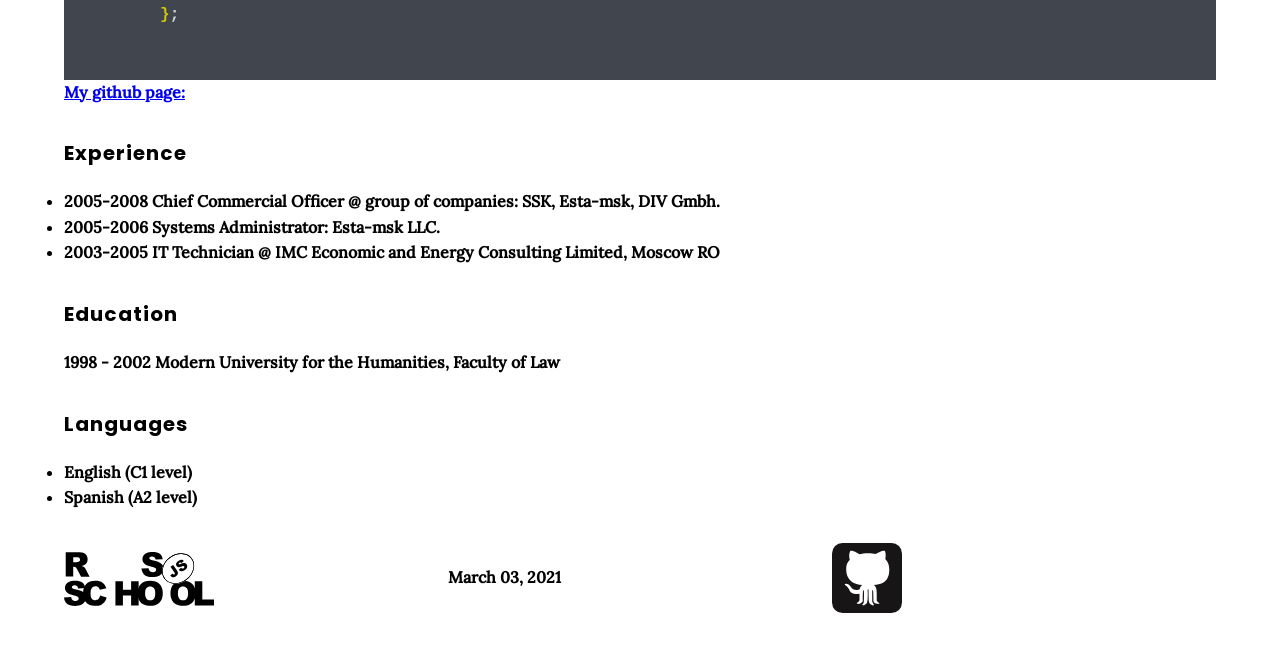
==== commit 27ed35bd: "fix: change section h2 text from Skills to Projects" ====
--- a/index.html
+++ b/index.html
@@ -83,14 +83,14 @@
         </ul>
       </section>
       <section id="projects" class="projects">
-        <h2 class="projects__title h2">Skills</h2>
+        <h2 class="projects__title h2">Projects</h2>
         <ul class="projects__list">
           <li class="projects__project"><a href="https://starslotcasino.com/"><img src="./assets/images/starslots.jpg" alt="Starslotscasino"></a></li>
           <li class="projects__project"><a href="https://www.epsilontek.ru/"><img src="./assets/images/epsilontek.jpg" alt="Starslotscasino"></a></li>
           <li class="projects__project"><a href="https://xn----7sbabjcoqkwvflj9bl1j.xn--p1ai/"><img src="./assets/images/ognezashita.jpg" alt="Starslotscasino"></a></li>
         </ul>
       </section>
-      </section>
+
       <section id="code" class="code">
         <h2 class="code__title h2">Code Examples</h2>
         <pre class="code__example">
